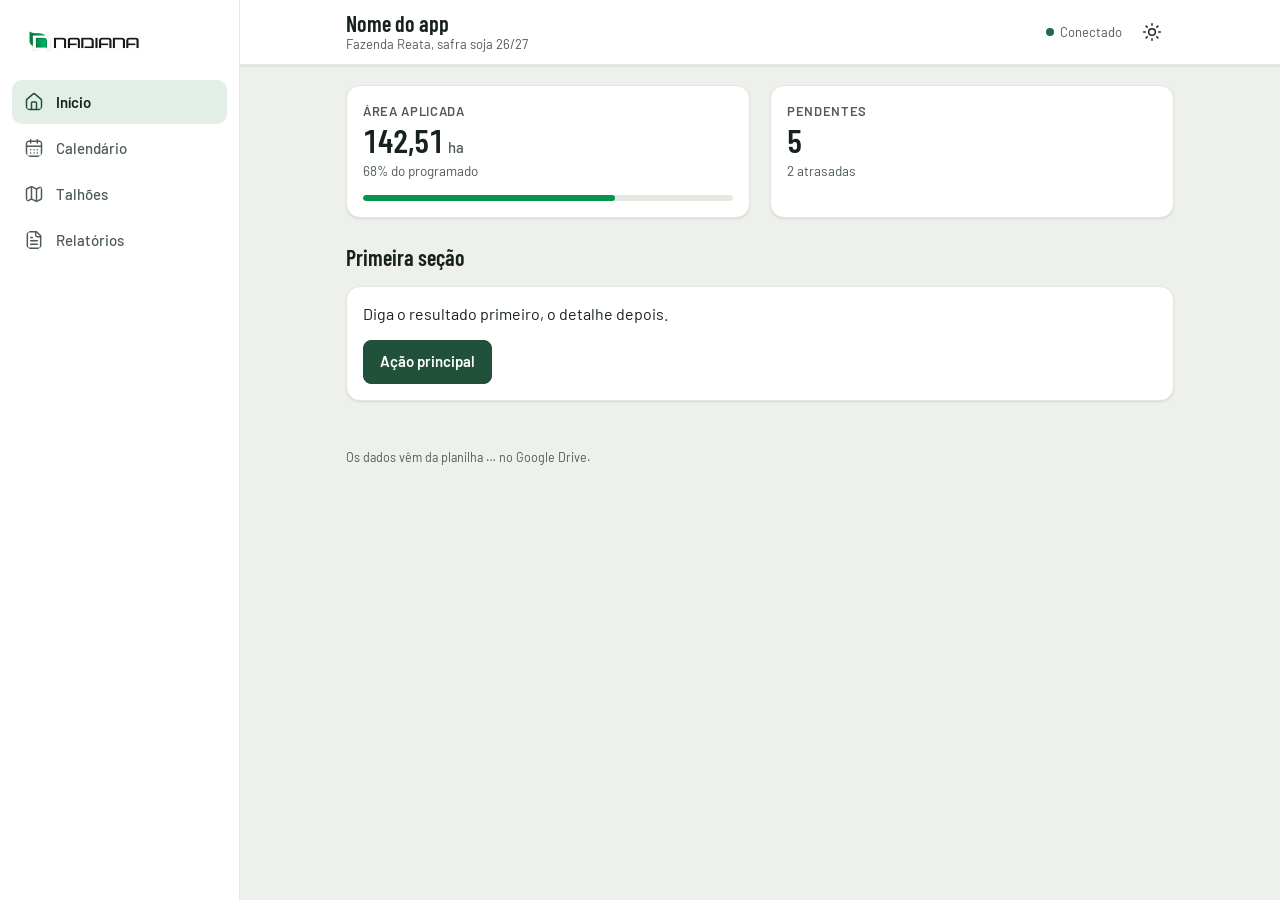
==== v1/modelo.html @ 5db8c64a "Base de design Nadiana v1 Cores, fontes, logos, componentes nd-, ícones Lucide, gráficos (Chart.js) " ====
<!doctype html>
<html lang="pt-BR">
<head>
<meta charset="utf-8">
<meta name="viewport" content="width=device-width, initial-scale=1, viewport-fit=cover">
<meta name="theme-color" content="#FFFFFF">
<title>Nome do app – Nadiana</title>
<!-- Modelo de partida para um novo app da Nadiana. Copie este arquivo e troque os caminhos relativos por https://fabianodsf12-beep.github.io/nadiana-design/v1/. -->
<link rel="icon" href="logos/nadiana-simbolo.png">
<link rel="stylesheet" href="tokens.css">
<link rel="stylesheet" href="componentes.css">
<script src="icones.js"></script>
<script src="nadiana.js" defer></script>
<style>
/* Estilos só deste app. Use sempre var(--token); nenhuma cor solta. */
main{display:flex;flex-direction:column;gap:var(--space-6);padding-block:var(--space-5)}
</style>
</head>
<body>
<div class="nd-app">
  <!-- Navegação: embaixo no celular, lateral no computador. Até 5 itens. -->
  <nav class="nd-nav" aria-label="Principal">
    <div class="marca"><span class="nd-logo"><img src="logos/nadiana-logo.png" alt="Nadiana"></span></div>
    <a href="#" aria-current="page"><svg class="nd-ic" aria-hidden="true"><use href="#i-house"/></svg>Início</a>
    <a href="#"><svg class="nd-ic" aria-hidden="true"><use href="#i-calendar-days"/></svg>Calendário</a>
    <a href="#"><svg class="nd-ic" aria-hidden="true"><use href="#i-map"/></svg>Talhões</a>
    <a href="#"><svg class="nd-ic" aria-hidden="true"><use href="#i-file-text"/></svg>Relatórios</a>
  </nav>

  <div class="nd-conteudo">
    <header class="nd-topo">
      <div class="nd-wrap">
        <span class="nd-logo"><img class="h" src="logos/nadiana-logo.png" alt="Nadiana"><img class="s" src="logos/nadiana-simbolo.png" alt="Nadiana"></span>
        <div class="app"><h1>Nome do app</h1><p>Fazenda Reata, safra soja 26/27</p></div>
        <div class="acoes">
          <span class="nd-net"><i></i>Conectado</span>
          <button class="nd-btn icone leve" type="button" data-nd-tema aria-label="Trocar tema claro/escuro"><svg class="nd-ic" aria-hidden="true"><use href="#i-sun"/></svg></button>
        </div>
      </div>
    </header>

    <main class="nd-wrap">
      <div class="nd-grade">
        <div class="nd-cartao"><div class="nd-kpi"><span class="rot">Área aplicada</span><span class="val">142,51<small>ha</small></span><span class="var">68% do programado</span></div><div class="nd-barra"><i style="--v:68%"></i></div></div>
        <div class="nd-cartao"><div class="nd-kpi"><span class="rot">Pendentes</span><span class="val">5</span><span class="var">2 atrasadas</span></div></div>
      </div>

      <section class="nd-secao">
        <h2>Primeira seção</h2>
        <div class="nd-cartao">
          <p class="nd-corpo" style="margin:0">Diga o resultado primeiro, o detalhe depois.</p>
          <div><button class="nd-btn primario" type="button" onclick="Nadiana.aviso('Ação feita')">Ação principal</button></div>
        </div>
      </section>

      <footer class="nd-rodape">Os dados vêm da planilha … no Google Drive.</footer>
    </main>
  </div>
</div>
</body>
</html>
---- v1/tokens.css ----
/* Nadiana — gerado de tokens.json por gerar_tokens.py. Não edite à mão. */
@font-face{font-family:'Barlow';font-weight:400;font-style:normal;font-display:swap;src:url('fonts/Barlow-400.woff2') format('woff2')}
@font-face{font-family:'Barlow';font-weight:500;font-style:normal;font-display:swap;src:url('fonts/Barlow-500.woff2') format('woff2')}
@font-face{font-family:'Barlow';font-weight:600;font-style:normal;font-display:swap;src:url('fonts/Barlow-600.woff2') format('woff2')}
@font-face{font-family:'Barlow Condensed';font-weight:500;font-style:normal;font-display:swap;src:url('fonts/BarlowCondensed-500.woff2') format('woff2')}
@font-face{font-family:'Barlow Condensed';font-weight:600;font-style:normal;font-display:swap;src:url('fonts/BarlowCondensed-600.woff2') format('woff2')}
@font-face{font-family:'Barlow Condensed';font-weight:700;font-style:normal;font-display:swap;src:url('fonts/BarlowCondensed-700.woff2') format('woff2')}
:root{
  --nadiana-verde:#04954D;--nadiana-verde-escuro:#007637;--nadiana-verde-claro:#04B365;--nadiana-petroleo:#01252B;--nadiana-preto:#171717;--bg:#EDF0EB;--panel:#FFFFFF;--panel2:#F6F8F5;--ink:#17221C;--muted:#4F5C55;--line:#C9D1C7;--line2:#E3E8E1;--brand:#21513B;--brand-ink:#FFFFFF;--brand-soft:#E3EEE7;--ok:#1E6B45;--warn:#6B4A04;--warn-bg:#FDF2CF;--bad:#8A2D07;--bad-bg:#FDE7D8;--focus:#1E6FB8;--s-programada:#5E6A63;--s-prox7:#6FA6D2;--s-janela:#D99A06;--s-atrasada:#C2410C;--s-adiantada:#7462C4;--s-none:#E1E6DF;--mapa-aplicado:#D85C1E;--mapa-campo:#E6EBE5;--mapa-convencional:#A9B3AF;--infestacao-1:#F5CDA6;--infestacao-2:#EFA266;--infestacao-3:#D8692A;--infestacao-4:#8E3A0E;--relatorio-petroleo:#12303A;--graf-1:#04954D;--graf-2:#2A78D6;--graf-3:#D55181;--graf-4:#6250D6;--graf-outros:#A9B3AF;
  --space-1:4px;--space-2:8px;--space-3:12px;--space-3_5:14px;--space-4:16px;--space-5:20px;--space-6:24px;--radius-xs:2px;--radius-sm:4px;--radius-md:8px;--radius-lg:10px;--radius-xl:12px;--radius-2xl:14px;--radius-pill:999px;--sombra-1:0 1px 2px rgba(16,28,22,.06), 0 1px 3px rgba(16,28,22,.05);--sombra-2:0 4px 12px -2px rgba(16,28,22,.12), 0 2px 4px rgba(16,28,22,.06);--sombra-3:0 16px 40px -8px rgba(0,0,0,.28), 0 4px 12px rgba(0,0,0,.12);--font-body:"Barlow", "Segoe UI", system-ui, sans-serif;--font-display:"Barlow Condensed", "Barlow", sans-serif;
  color-scheme:light;
}
@media (prefers-color-scheme: dark){
  :root:not([data-theme="light"]){--bg:#111814;--panel:#18211D;--panel2:#1F2A25;--ink:#E5ECE7;--muted:#A3B0A8;--line:#36433C;--line2:#2A3530;--brand:#2F7553;--brand-soft:#21362B;--ok:#7CC6A0;--warn:#F0C65A;--warn-bg:#3A3015;--bad:#F39A6B;--bad-bg:#3B2117;--focus:#7DB8EE;--s-programada:#B4BDB7;--s-prox7:#7DB4E0;--s-janela:#F0B52B;--s-atrasada:#F07A3C;--s-adiantada:#9B8BE0;--s-none:#25302A;--graf-2:#3987E5;--graf-4:#9085E9;--graf-outros:#5E6A63;color-scheme:dark}
}
:root[data-theme="dark"]{--bg:#111814;--panel:#18211D;--panel2:#1F2A25;--ink:#E5ECE7;--muted:#A3B0A8;--line:#36433C;--line2:#2A3530;--brand:#2F7553;--brand-soft:#21362B;--ok:#7CC6A0;--warn:#F0C65A;--warn-bg:#3A3015;--bad:#F39A6B;--bad-bg:#3B2117;--focus:#7DB8EE;--s-programada:#B4BDB7;--s-prox7:#7DB4E0;--s-janela:#F0B52B;--s-atrasada:#F07A3C;--s-adiantada:#9B8BE0;--s-none:#25302A;--graf-2:#3987E5;--graf-4:#9085E9;--graf-outros:#5E6A63;color-scheme:dark}
.nd-numero-destaque{font-family:var(--font-display);font-size:30px;font-weight:600;line-height:1.05}
.nd-titulo-pagina{font-family:var(--font-display);font-size:28px;font-weight:600;line-height:1.05}
.nd-subtitulo{font-family:var(--font-display);font-size:18px;font-weight:600;line-height:1.05}
.nd-corpo-destaque{font-family:var(--font-body);font-size:17px;font-weight:500;line-height:1.4}
.nd-corpo{font-family:var(--font-body);font-size:16px;font-weight:400;line-height:1.4}
.nd-corpo-pequeno{font-family:var(--font-body);font-size:14px;font-weight:400;line-height:1.4}
.nd-rotulo{font-family:var(--font-body);font-size:13px;font-weight:600;line-height:1.4;letter-spacing:0.05em;text-transform:uppercase}
.nd-legenda{font-family:var(--font-body);font-size:12.5px;font-weight:400;line-height:1.4}
---- v1/componentes.css ----
/* Nadiana — base e componentes. Usa só os tokens de tokens.css (carregue tokens.css antes deste). */

/* Movimento: tempos e curva padrão */
:root{--dur-rapida:120ms;--dur-media:200ms;--dur-lenta:320ms;--curva:cubic-bezier(.2,.8,.2,1);--nav-altura:64px}

/* Base */
*,*::before,*::after{box-sizing:border-box}
html{scroll-padding-top:calc(env(safe-area-inset-top,0px) + 72px);-webkit-text-size-adjust:100%}
body{margin:0;background:var(--bg);color:var(--ink);font-family:var(--font-body);font-size:16px;line-height:1.4;min-height:100vh;-webkit-font-smoothing:antialiased}
button,input,select,textarea{font:inherit;color:inherit}
button{-webkit-tap-highlight-color:transparent}
:focus-visible{outline:2px solid var(--focus);outline-offset:3px}
h1,h2,h3{text-wrap:balance}
.nd-num{font-family:var(--font-display);font-variant-numeric:tabular-nums}
.nd-muted{color:var(--muted)}
.nd-wrap{width:100%;max-width:860px;margin:0 auto;padding-left:max(var(--space-4),env(safe-area-inset-left,0px));padding-right:max(var(--space-4),env(safe-area-inset-right,0px))}
.nd-wrap.largo{max-width:1440px}
.nd-wrap.estreito{max-width:640px}
.nd-sr{position:absolute;width:1px;height:1px;overflow:hidden;clip:rect(0 0 0 0);white-space:nowrap}

/* Ícones (icones.js) */
.nd-ic{width:20px;height:20px;flex-shrink:0;fill:none;stroke:currentColor;stroke-width:1.8;stroke-linecap:round;stroke-linejoin:round;vertical-align:middle}
.nd-ic.p{width:16px;height:16px}.nd-ic.g{width:24px;height:24px}

/* Logo PNG (fundo branco): sempre sobre placa branca. No cabeçalho claro a placa some no fundo. */
.nd-logo{display:inline-flex;align-items:center;background:#FFFFFF;border-radius:var(--radius-md);padding:6px 8px;flex-shrink:0;text-decoration:none}
.nd-logo img{display:block;height:22px;width:auto}
.nd-logo .s{display:none}
@media (max-width:599px){.nd-logo .h{display:none}.nd-logo .s{display:block;height:26px}.nd-logo{padding:4px}}

/* Cabeçalho claro (padrão): logo + nome do app; verde fica para as ações */
.nd-topo{background:var(--panel);color:var(--ink);border-bottom:1px solid var(--line2);box-shadow:var(--sombra-1);position:sticky;top:env(safe-area-inset-top,0px);z-index:20}
.nd-topo .nd-wrap{display:flex;align-items:center;gap:var(--space-3);min-height:64px;padding-block:var(--space-2)}
.nd-topo .app{display:flex;flex-direction:column;min-width:0;padding-left:var(--space-3);border-left:1px solid var(--line)}
.nd-topo h1{margin:0;font-family:var(--font-display);font-weight:600;font-size:22px;line-height:1.1;white-space:nowrap;overflow:hidden;text-overflow:ellipsis}
.nd-topo p{margin:0;font-size:13px;color:var(--muted);white-space:nowrap;overflow:hidden;text-overflow:ellipsis}
.nd-topo .acoes{margin-left:auto;display:flex;align-items:center;gap:var(--space-2)}
/* Faixa de marca: capas, tela inicial e abertura de relatório */
.nd-faixa{background:var(--nadiana-petroleo);color:#FFFFFF;padding-block:var(--space-6) calc(var(--space-6) * 2)}
.nd-faixa h1{margin:var(--space-4) 0 0;font-family:var(--font-display);font-weight:600;font-size:clamp(30px,6vw,42px);line-height:1}
.nd-faixa p{margin:var(--space-2) 0 0;font-size:15px;color:#C8D3D0}
.nd-faixa + .nd-wrap,.nd-faixa + main{margin-top:calc(var(--space-6) * -1.5)}

/* Estrutura de app: navegação embaixo no celular, lateral no computador */
.nd-app{min-height:100vh}
.nd-nav{position:fixed;left:0;right:0;bottom:0;z-index:30;display:flex;background:var(--panel);border-top:1px solid var(--line2);box-shadow:var(--sombra-3);padding:0 max(var(--space-2),env(safe-area-inset-right,0px)) env(safe-area-inset-bottom,0px) max(var(--space-2),env(safe-area-inset-left,0px))}
.nd-nav .marca{display:none}
.nd-nav a{flex:1;display:flex;flex-direction:column;align-items:center;justify-content:center;gap:2px;min-height:var(--nav-altura);color:var(--muted);text-decoration:none;font-size:12px;font-weight:600;border-radius:var(--radius-lg);transition:color var(--dur-rapida) var(--curva)}
.nd-nav a .nd-ic{width:24px;height:24px;padding:2px 14px;box-sizing:content-box;border-radius:var(--radius-pill);transition:background var(--dur-media) var(--curva)}
.nd-nav a[aria-current="page"]{color:var(--ink)}
.nd-nav a[aria-current="page"] .nd-ic{background:var(--brand-soft);color:var(--brand)}
.nd-conteudo{padding-bottom:calc(var(--nav-altura) + env(safe-area-inset-bottom,0px) + var(--space-4))}
@media (min-width:900px){
  .nd-app{display:grid;grid-template-columns:240px minmax(0,1fr)}
  .nd-nav{position:sticky;top:0;height:100vh;flex-direction:column;gap:2px;border-top:0;border-right:1px solid var(--line2);box-shadow:none;padding:var(--space-4) var(--space-3)}
  .nd-nav .marca{display:block;padding:var(--space-2) var(--space-2) var(--space-5)}
  .nd-nav .marca img{display:block;height:24px;width:auto}
  .nd-nav a{flex:0 0 auto;flex-direction:row;justify-content:flex-start;gap:var(--space-3);min-height:44px;padding:0 var(--space-3);font-size:15px;font-weight:500}
  .nd-nav a .nd-ic{width:20px;height:20px;padding:0;background:none!important}
  .nd-nav a:hover{background:var(--panel2);color:var(--ink)}
  .nd-nav a[aria-current="page"]{background:var(--brand-soft);color:var(--ink);font-weight:600}
  .nd-nav a[aria-current="page"] .nd-ic{color:var(--brand)}
  .nd-conteudo{padding-bottom:var(--space-6)}
  .nd-app .nd-topo .nd-logo{display:none}
  .nd-app .nd-topo .app{padding-left:0;border-left:0}
}
/* No tema escuro o logo da lateral fica numa placa branca */
.nd-nav .marca .nd-logo img{height:22px}

/* Abas no topo de uma área (trocar de visão dentro da página) */
.nd-abas{display:flex;gap:var(--space-1);border-bottom:1px solid var(--line);overflow-x:auto;scrollbar-width:none}
.nd-abas button{position:relative;border:0;background:transparent;min-height:44px;padding:0 var(--space-3_5);font-size:15px;font-weight:500;color:var(--muted);cursor:pointer;white-space:nowrap}
.nd-abas button::after{content:"";position:absolute;left:var(--space-2);right:var(--space-2);bottom:-1px;height:3px;border-radius:3px 3px 0 0;background:var(--brand);transform:scaleX(0);transition:transform var(--dur-media) var(--curva)}
.nd-abas button[aria-selected="true"]{color:var(--ink);font-weight:600}
.nd-abas button[aria-selected="true"]::after{transform:scaleX(1)}

/* Cartão */
.nd-cartao{background:var(--panel);border:1px solid var(--line2);border-radius:var(--radius-2xl);box-shadow:var(--sombra-1);padding:var(--space-4);display:flex;flex-direction:column;gap:var(--space-3_5);min-width:0}
.nd-cartao.grande{padding:var(--space-6)}
.nd-cartao h2{margin:0;font-family:var(--font-display);font-weight:600;font-size:18px;line-height:1.1}
.nd-cartao .cab{display:flex;align-items:center;justify-content:space-between;gap:var(--space-3)}
a.nd-cartao,button.nd-cartao{text-decoration:none;color:var(--ink);text-align:left;font:inherit;cursor:pointer;transition:border-color var(--dur-media) var(--curva),box-shadow var(--dur-media) var(--curva),transform var(--dur-media) var(--curva)}
a.nd-cartao:hover,button.nd-cartao:hover{border-color:var(--line);box-shadow:var(--sombra-2);transform:translateY(-2px)}
.nd-grade{display:grid;grid-template-columns:repeat(auto-fit,minmax(min(100%,240px),1fr));gap:var(--space-5)}
.nd-pilha{display:flex;flex-direction:column;gap:var(--space-4)}
.nd-secao{display:flex;flex-direction:column;gap:var(--space-3_5)}
.nd-secao > h2{margin:0;font-family:var(--font-display);font-weight:600;font-size:22px}

/* Número com rótulo */
.nd-kpi{display:flex;flex-direction:column;gap:var(--space-1)}
.nd-kpi .rot{display:flex;align-items:center;gap:6px;font-size:13px;font-weight:600;letter-spacing:.05em;text-transform:uppercase;color:var(--muted)}
.nd-kpi .val{font-family:var(--font-display);font-weight:600;font-size:32px;line-height:1.05;font-variant-numeric:tabular-nums}
.nd-kpi .val small{font-family:var(--font-body);font-size:15px;font-weight:500;color:var(--muted);margin-left:var(--space-1)}
.nd-kpi .var{font-size:13.5px;color:var(--muted)}
.nd-barra{height:6px;border-radius:var(--radius-pill);background:var(--line2);overflow:hidden}
.nd-barra i{display:block;height:100%;width:var(--v,0%);background:var(--nadiana-verde);border-radius:inherit}

/* Botões */
.nd-btn{min-height:44px;padding:0 var(--space-4);border:1px solid var(--line);border-radius:var(--radius-md);background:var(--panel);color:var(--ink);cursor:pointer;display:inline-flex;align-items:center;justify-content:center;gap:var(--space-2);font-size:15px;font-weight:500;white-space:nowrap;text-decoration:none;transition:background var(--dur-rapida) var(--curva),border-color var(--dur-rapida) var(--curva),transform var(--dur-rapida) var(--curva)}
.nd-btn:hover{border-color:var(--muted);background:var(--panel2)}
.nd-btn:active{transform:scale(.98)}
.nd-btn.primario{background:var(--brand);color:var(--brand-ink);border-color:var(--brand);font-weight:600}
.nd-btn.primario:hover{filter:brightness(1.1)}
.nd-btn.leve{border-color:transparent;background:transparent}
.nd-btn.leve:hover{background:var(--panel2)}
.nd-btn.icone{width:44px;padding:0}
.nd-btn.grande{min-height:52px;width:100%;font-size:17px;border-radius:var(--radius-lg)}
.nd-btn:disabled{opacity:.5;cursor:not-allowed;transform:none}
/* Botão flutuante de ação principal (celular) */
.nd-fab{position:fixed;right:max(var(--space-4),env(safe-area-inset-right,0px));bottom:calc(var(--nav-altura) + env(safe-area-inset-bottom,0px) + var(--space-4));z-index:25;min-height:56px;padding:0 var(--space-5);border:0;border-radius:var(--radius-2xl);background:var(--brand);color:var(--brand-ink);font-size:16px;font-weight:600;display:inline-flex;align-items:center;gap:var(--space-2);box-shadow:var(--sombra-3);cursor:pointer}
@media (min-width:900px){.nd-fab{bottom:var(--space-6)}}

/* Campos de formulário */
.nd-campo{display:flex;flex-direction:column;gap:6px;font-size:14px;font-weight:500}
.nd-campo .dica{font-size:13.5px;font-weight:400;color:var(--muted)}
.nd-inp{height:48px;padding:0 var(--space-3_5);border:1px solid var(--line);border-radius:var(--radius-lg);background:var(--panel);font-size:16px;width:100%;min-width:0;transition:border-color var(--dur-rapida) var(--curva)}
.nd-inp:hover{border-color:var(--muted)}
.nd-inp:focus{border-color:var(--brand);outline:none;box-shadow:0 0 0 3px var(--brand-soft)}
.nd-inp:focus-visible{outline:2px solid var(--focus);outline-offset:1px}
.nd-inp[aria-invalid="true"]{border-color:var(--bad)}
textarea.nd-inp{height:auto;padding:var(--space-3) var(--space-3_5);resize:vertical}
.nd-linha2{display:grid;grid-template-columns:repeat(2,minmax(0,1fr));gap:var(--space-3)}
.nd-erro-campo{font-size:13.5px;font-weight:500;color:var(--bad);display:flex;align-items:center;gap:6px}
/* Busca com ícone */
.nd-busca{position:relative;display:flex;align-items:center;min-width:0}
.nd-busca .nd-ic{position:absolute;left:var(--space-3);color:var(--muted);pointer-events:none}
.nd-busca .nd-inp{padding-left:40px;height:44px;border-radius:var(--radius-pill)}

/* Filtros em linha (liga/desliga) */
.nd-filtros{display:flex;gap:var(--space-2);overflow-x:auto;scrollbar-width:none;padding-bottom:2px}
.nd-filtro{display:inline-flex;align-items:center;gap:6px;min-height:36px;padding:0 var(--space-3_5);border:1px solid var(--line);border-radius:var(--radius-pill);background:var(--panel);font-size:14px;font-weight:500;cursor:pointer;white-space:nowrap;transition:background var(--dur-rapida) var(--curva)}
.nd-filtro .q{font-variant-numeric:tabular-nums;color:var(--muted);font-weight:400}
.nd-filtro[aria-pressed="true"]{background:var(--ink);border-color:var(--ink);color:var(--panel)}
.nd-filtro[aria-pressed="true"] .q{color:inherit;opacity:.75}

/* Seletor segmentado (uma opção entre poucas) */
.nd-seg{display:flex;padding:3px;gap:3px;border-radius:var(--radius-lg);background:var(--line2)}
.nd-seg button{flex:1;min-height:40px;padding:0 var(--space-3);border:0;border-radius:var(--radius-md);background:transparent;font-size:15px;font-weight:500;color:var(--muted);cursor:pointer;transition:background var(--dur-media) var(--curva),color var(--dur-media) var(--curva)}
.nd-seg button[aria-pressed="true"]{background:var(--panel);color:var(--ink);font-weight:600;box-shadow:var(--sombra-1)}

/* Chips (itens escolhidos, removíveis) */
.nd-chips{display:flex;flex-wrap:wrap;gap:var(--space-2)}
.nd-chip{display:inline-flex;align-items:center;gap:var(--space-1);padding:var(--space-1) var(--space-1) var(--space-1) var(--space-3);border-radius:var(--radius-pill);background:var(--brand-soft);color:var(--ink);font-size:14px;font-weight:600;min-height:34px}
.nd-chip span{font-weight:400;color:var(--muted)}
.nd-chip button{width:30px;height:30px;border:0;border-radius:50%;background:transparent;cursor:pointer;display:inline-flex;align-items:center;justify-content:center;color:var(--muted)}
.nd-chip button:hover{background:var(--panel);color:var(--ink)}
.nd-chip:not(:has(button)){padding-right:var(--space-3)}

/* Etiqueta de situação (sempre com palavra, nunca só cor) */
.nd-pill{display:inline-flex;align-items:center;gap:6px;padding:3px var(--space-3);border-radius:var(--radius-pill);font-weight:600;font-size:13px;background:var(--panel2);border:1px solid var(--line2);color:var(--ink);white-space:nowrap}
.nd-pill .nd-ic{width:14px;height:14px;stroke-width:2.2}
.nd-pill.aviso{background:var(--warn-bg);color:var(--warn);border-color:transparent}
.nd-pill.erro{background:var(--bad-bg);color:var(--bad);border-color:transparent}
.nd-pill.ok{background:var(--brand-soft);color:var(--ok);border-color:transparent}

/* Status do calendário de aplicações: marcador colorido + nome */
.nd-st{display:inline-flex;align-items:center;gap:6px;font-size:14px}
.nd-st::before{content:"";width:10px;height:10px;border-radius:var(--radius-sm);background:var(--c,var(--s-none));flex-shrink:0}
.nd-st.programada{--c:var(--s-programada)}.nd-st.prox7{--c:var(--s-prox7)}.nd-st.janela{--c:var(--s-janela)}
.nd-st.atrasada{--c:var(--s-atrasada)}.nd-st.adiantada{--c:var(--s-adiantada)}.nd-st.none{--c:var(--s-none)}
.nd-st.none::before{box-shadow:inset 0 0 0 1px var(--line)}

/* Mensagem em faixa */
.nd-msg{display:flex;gap:var(--space-3);align-items:flex-start;padding:var(--space-3) var(--space-3_5);border-radius:var(--radius-lg);background:var(--brand-soft);color:var(--ink);font-size:15px}
.nd-msg.aviso{background:var(--warn-bg);color:var(--warn)}
.nd-msg.erro{background:var(--bad-bg);color:var(--bad)}
.nd-msg .nd-ic{margin-top:1px}
.nd-msg b{display:block}

/* Aviso rápido (toast): Nadiana.aviso("Execução registrada") */
.nd-toasts{position:fixed;left:50%;transform:translateX(-50%);bottom:calc(var(--nav-altura) + env(safe-area-inset-bottom,0px) + var(--space-4));z-index:60;display:flex;flex-direction:column;align-items:center;gap:var(--space-2);width:min(calc(100% - 32px),420px);pointer-events:none}
@media (min-width:900px){.nd-toasts{bottom:var(--space-6)}}
.nd-toast{pointer-events:auto;display:flex;align-items:center;gap:var(--space-3);width:100%;padding:var(--space-3) var(--space-4);border-radius:var(--radius-xl);background:var(--ink);color:var(--panel);font-size:15px;font-weight:500;box-shadow:var(--sombra-3);animation:nd-sobe var(--dur-lenta) var(--curva)}
.nd-toast .nd-ic{color:var(--panel)}
.nd-toast button{margin-left:auto;border:0;background:transparent;color:inherit;font-weight:600;min-height:36px;padding:0 var(--space-2);cursor:pointer;text-decoration:underline;text-underline-offset:3px}
.nd-toast.sai{opacity:0;transform:translateY(8px);transition:opacity var(--dur-media),transform var(--dur-media)}
@keyframes nd-sobe{from{opacity:0;transform:translateY(12px)}to{opacity:1;transform:none}}

/* Folha de baixo (celular) / janela (computador): <dialog class="nd-folha"> */
.nd-folha{border:0;padding:0;margin:auto auto 0;width:100%;max-width:560px;max-height:88vh;border-radius:var(--radius-2xl) var(--radius-2xl) 0 0;background:var(--panel);color:var(--ink);box-shadow:var(--sombra-3)}
.nd-folha[open]{animation:nd-folha-sobe var(--dur-lenta) var(--curva)}
.nd-folha::backdrop{background:rgba(0,0,0,.45)}
.nd-folha .alca{width:40px;height:4px;border-radius:2px;background:var(--line);margin:var(--space-2) auto 0}
.nd-folha .cab{display:flex;align-items:center;justify-content:space-between;gap:var(--space-3);padding:var(--space-3) var(--space-3) 0 var(--space-5)}
.nd-folha h2{margin:0;font-family:var(--font-display);font-weight:600;font-size:22px}
.nd-folha .corpo{padding:var(--space-3) var(--space-5) calc(var(--space-5) + env(safe-area-inset-bottom,0px));display:flex;flex-direction:column;gap:var(--space-3_5);overflow-y:auto}
@keyframes nd-folha-sobe{from{transform:translateY(40px);opacity:0}to{transform:none;opacity:1}}
@media (min-width:700px){.nd-folha{margin:auto;border-radius:var(--radius-2xl)}.nd-folha .alca{display:none}.nd-folha .corpo{padding-bottom:var(--space-5)}}

/* Estado vazio */
.nd-vazio{display:flex;flex-direction:column;align-items:center;text-align:center;gap:var(--space-2);padding:var(--space-6) var(--space-4)}
.nd-vazio .ic{width:56px;height:56px;border-radius:50%;background:var(--brand-soft);color:var(--brand);display:inline-flex;align-items:center;justify-content:center;margin-bottom:var(--space-2)}
.nd-vazio .ic .nd-ic{width:26px;height:26px}
.nd-vazio h3{margin:0;font-family:var(--font-display);font-weight:600;font-size:20px}
.nd-vazio p{margin:0 0 var(--space-2);color:var(--muted);max-width:36ch;font-size:15px}

/* Carregando: esqueleto no lugar do conteúdo */
.nd-esq{display:block;border-radius:var(--radius-md);background:linear-gradient(90deg,var(--line2) 0%,var(--panel2) 50%,var(--line2) 100%);background-size:200% 100%;animation:nd-brilho 1.4s ease-in-out infinite;height:14px}
.nd-esq.t{height:22px;width:55%}.nd-esq.n{height:32px;width:40%}.nd-esq.l{width:90%}.nd-esq.c{width:70%}
@keyframes nd-brilho{from{background-position:100% 0}to{background-position:-100% 0}}

/* Lista de linhas dentro de cartão */
.nd-lista{display:flex;flex-direction:column}
.nd-lista > *{display:flex;justify-content:space-between;align-items:center;gap:var(--space-3);padding:var(--space-3) 0;border-bottom:1px solid var(--line2);min-height:56px;color:inherit;text-decoration:none}
.nd-lista > *:last-child{border-bottom:0}
.nd-lista .ini{display:flex;align-items:center;gap:var(--space-3);min-width:0}
.nd-lista .av{width:40px;height:40px;border-radius:var(--radius-lg);background:var(--panel2);color:var(--muted);display:inline-flex;align-items:center;justify-content:center;flex-shrink:0}
.nd-lista .t{font-weight:600;display:block}
.nd-lista .s{font-size:13px;color:var(--muted);display:block}
a.nd-lista-item:hover,.nd-lista > a:hover{background:var(--panel2);margin-inline:calc(var(--space-4) * -1);padding-inline:var(--space-4)}

/* Tabela */
.nd-tabela-wrap{overflow-x:auto;border:1px solid var(--line2);border-radius:var(--radius-xl);background:var(--panel);box-shadow:var(--sombra-1)}
.nd-tabela{width:100%;border-collapse:collapse;font-size:14px}
.nd-tabela th{text-align:left;font-size:12px;font-weight:600;letter-spacing:.05em;text-transform:uppercase;color:var(--muted);padding:var(--space-3) var(--space-3_5);border-bottom:1px solid var(--line);white-space:nowrap;background:var(--panel2)}
.nd-tabela td{padding:var(--space-3) var(--space-3_5);border-bottom:1px solid var(--line2)}
.nd-tabela tr:last-child td{border-bottom:0}
.nd-tabela tbody tr:hover{background:var(--panel2)}
.nd-tabela .n{text-align:right;font-variant-numeric:tabular-nums;white-space:nowrap}
.nd-tabela tfoot td{font-weight:600;border-top:1px solid var(--line);border-bottom:0}

/* Gráfico (Chart.js com graficos.js) */
.nd-grafico{position:relative;height:260px;min-width:0}
.nd-legenda-graf{display:flex;flex-wrap:wrap;gap:var(--space-2) var(--space-4);font-size:13.5px;color:var(--muted)}
.nd-legenda-graf span{display:inline-flex;align-items:center;gap:6px}
.nd-legenda-graf i{width:12px;height:3px;border-radius:2px;background:var(--c)}

/* Indicador de conexão */
.nd-net{display:inline-flex;align-items:center;gap:6px;font-size:13px;color:var(--muted);white-space:nowrap}
.nd-net i{width:8px;height:8px;border-radius:50%;background:var(--ok)}
.nd-net.ocupado i{background:var(--s-janela)}.nd-net.erro i{background:var(--bad)}

/* Rodapé */
.nd-rodape{font-size:12.5px;color:var(--muted);padding-block:var(--space-6)}

@media (prefers-reduced-motion:reduce){*,*::before,*::after{transition:none!important;animation:none!important}}
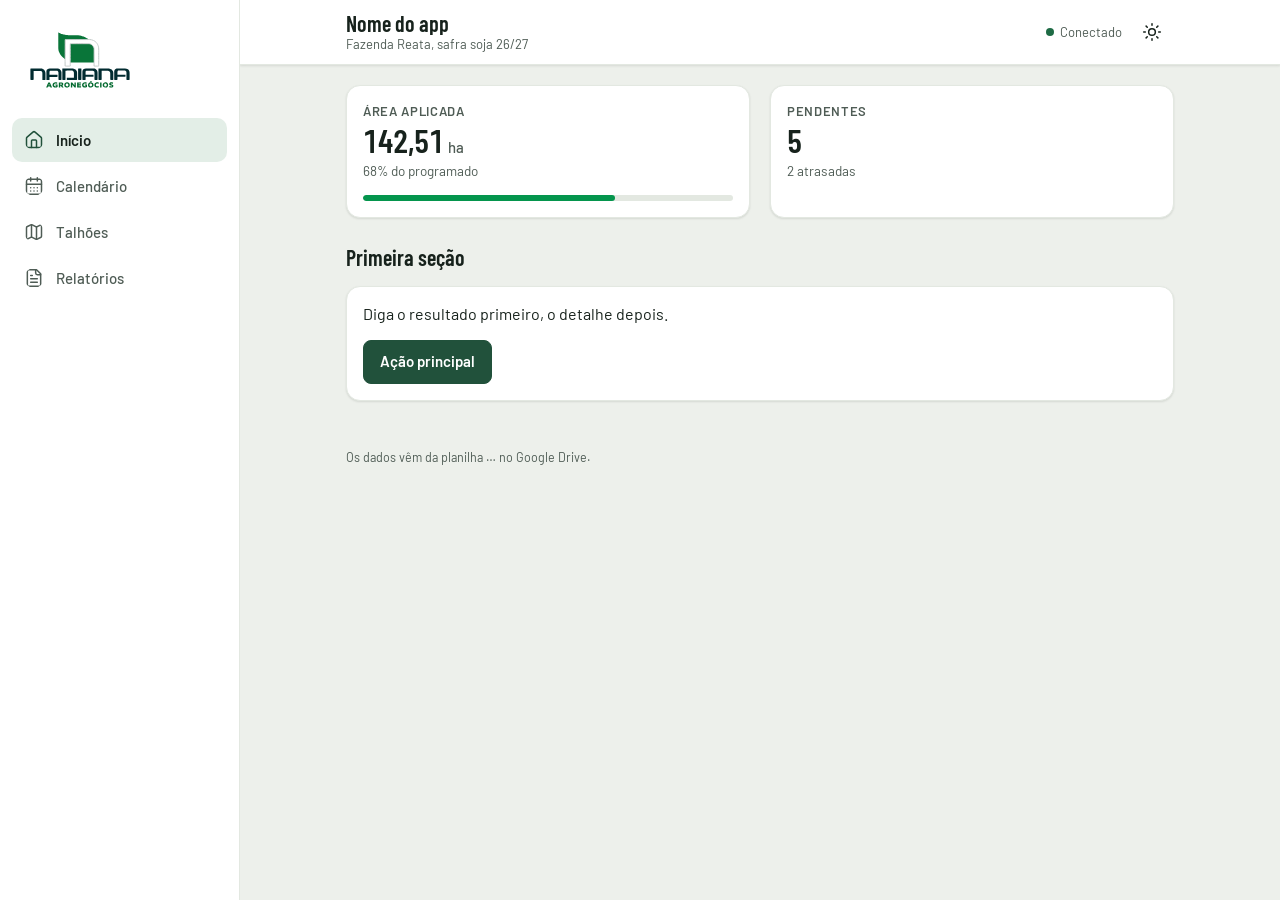
==== commit aad1a093: "Logo novo Nadiana Agronegócios em SVG - logos/nadiana-logo-vertical.svg e nadiana-simbolo.svg, vetor" ====
--- a/v1/modelo.html
+++ b/v1/modelo.html
@@ -20,7 +20,7 @@
 <div class="nd-app">
   <!-- Navegação: embaixo no celular, lateral no computador. Até 5 itens. -->
   <nav class="nd-nav" aria-label="Principal">
-    <div class="marca"><span class="nd-logo"><img src="logos/nadiana-logo.png" alt="Nadiana"></span></div>
+    <div class="marca"><span class="nd-logo"><img src="logos/nadiana-logo-vertical.svg" alt="Nadiana Agronegócios"></span></div>
     <a href="#" aria-current="page"><svg class="nd-ic" aria-hidden="true"><use href="#i-house"/></svg>Início</a>
     <a href="#"><svg class="nd-ic" aria-hidden="true"><use href="#i-calendar-days"/></svg>Calendário</a>
     <a href="#"><svg class="nd-ic" aria-hidden="true"><use href="#i-map"/></svg>Talhões</a>
@@ -30,7 +30,7 @@
   <div class="nd-conteudo">
     <header class="nd-topo">
       <div class="nd-wrap">
-        <span class="nd-logo"><img class="h" src="logos/nadiana-logo.png" alt="Nadiana"><img class="s" src="logos/nadiana-simbolo.png" alt="Nadiana"></span>
+        <img class="nd-simbolo" src="logos/nadiana-simbolo.svg" alt="Nadiana">
         <div class="app"><h1>Nome do app</h1><p>Fazenda Reata, safra soja 26/27</p></div>
         <div class="acoes">
           <span class="nd-net"><i></i>Conectado</span>
--- a/v1/componentes.css
+++ b/v1/componentes.css
@@ -22,7 +22,10 @@
 .nd-ic{width:20px;height:20px;flex-shrink:0;fill:none;stroke:currentColor;stroke-width:1.8;stroke-linecap:round;stroke-linejoin:round;vertical-align:middle}
 .nd-ic.p{width:16px;height:16px}.nd-ic.g{width:24px;height:24px}
 
-/* Logo PNG (fundo branco): sempre sobre placa branca. No cabeçalho claro a placa some no fundo. */
+/* Símbolo (folha com o "n"): funciona sem placa em fundo claro e escuro. Cabeçalho, navegação no celular, ícone. */
+.nd-simbolo{display:block;height:34px;width:auto;flex-shrink:0}
+a:has(> .nd-simbolo){display:inline-flex;flex-shrink:0;border-radius:var(--radius-md)}
+/* Logo vertical (com NADIANA e AGRONEGÓCIOS): o nome é escuro, então em fundo escuro vai na placa branca .nd-logo */
 .nd-logo{display:inline-flex;align-items:center;background:#FFFFFF;border-radius:var(--radius-md);padding:6px 8px;flex-shrink:0;text-decoration:none}
 .nd-logo img{display:block;height:22px;width:auto}
 .nd-logo .s{display:none}
@@ -54,18 +57,20 @@
   .nd-app{display:grid;grid-template-columns:240px minmax(0,1fr)}
   .nd-nav{position:sticky;top:0;height:100vh;flex-direction:column;gap:2px;border-top:0;border-right:1px solid var(--line2);box-shadow:none;padding:var(--space-4) var(--space-3)}
   .nd-nav .marca{display:block;padding:var(--space-2) var(--space-2) var(--space-5)}
-  .nd-nav .marca img{display:block;height:24px;width:auto}
+  .nd-nav .marca img{display:block;height:56px;width:auto}
   .nd-nav a{flex:0 0 auto;flex-direction:row;justify-content:flex-start;gap:var(--space-3);min-height:44px;padding:0 var(--space-3);font-size:15px;font-weight:500}
   .nd-nav a .nd-ic{width:20px;height:20px;padding:0;background:none!important}
   .nd-nav a:hover{background:var(--panel2);color:var(--ink)}
   .nd-nav a[aria-current="page"]{background:var(--brand-soft);color:var(--ink);font-weight:600}
   .nd-nav a[aria-current="page"] .nd-ic{color:var(--brand)}
   .nd-conteudo{padding-bottom:var(--space-6)}
-  .nd-app .nd-topo .nd-logo{display:none}
+  .nd-app .nd-topo .nd-logo,.nd-app .nd-topo .nd-simbolo{display:none}
   .nd-app .nd-topo .app{padding-left:0;border-left:0}
 }
-/* No tema escuro o logo da lateral fica numa placa branca */
-.nd-nav .marca .nd-logo img{height:22px}
+/* Logo vertical na lateral e na faixa de marca, dentro da placa branca */
+.nd-nav .marca .nd-logo{padding:8px 10px}
+.nd-faixa .nd-logo{padding:10px 14px}
+.nd-faixa .nd-logo img{height:72px}
 
 /* Abas no topo de uma área (trocar de visão dentro da página) */
 .nd-abas{display:flex;gap:var(--space-1);border-bottom:1px solid var(--line);overflow-x:auto;scrollbar-width:none}
